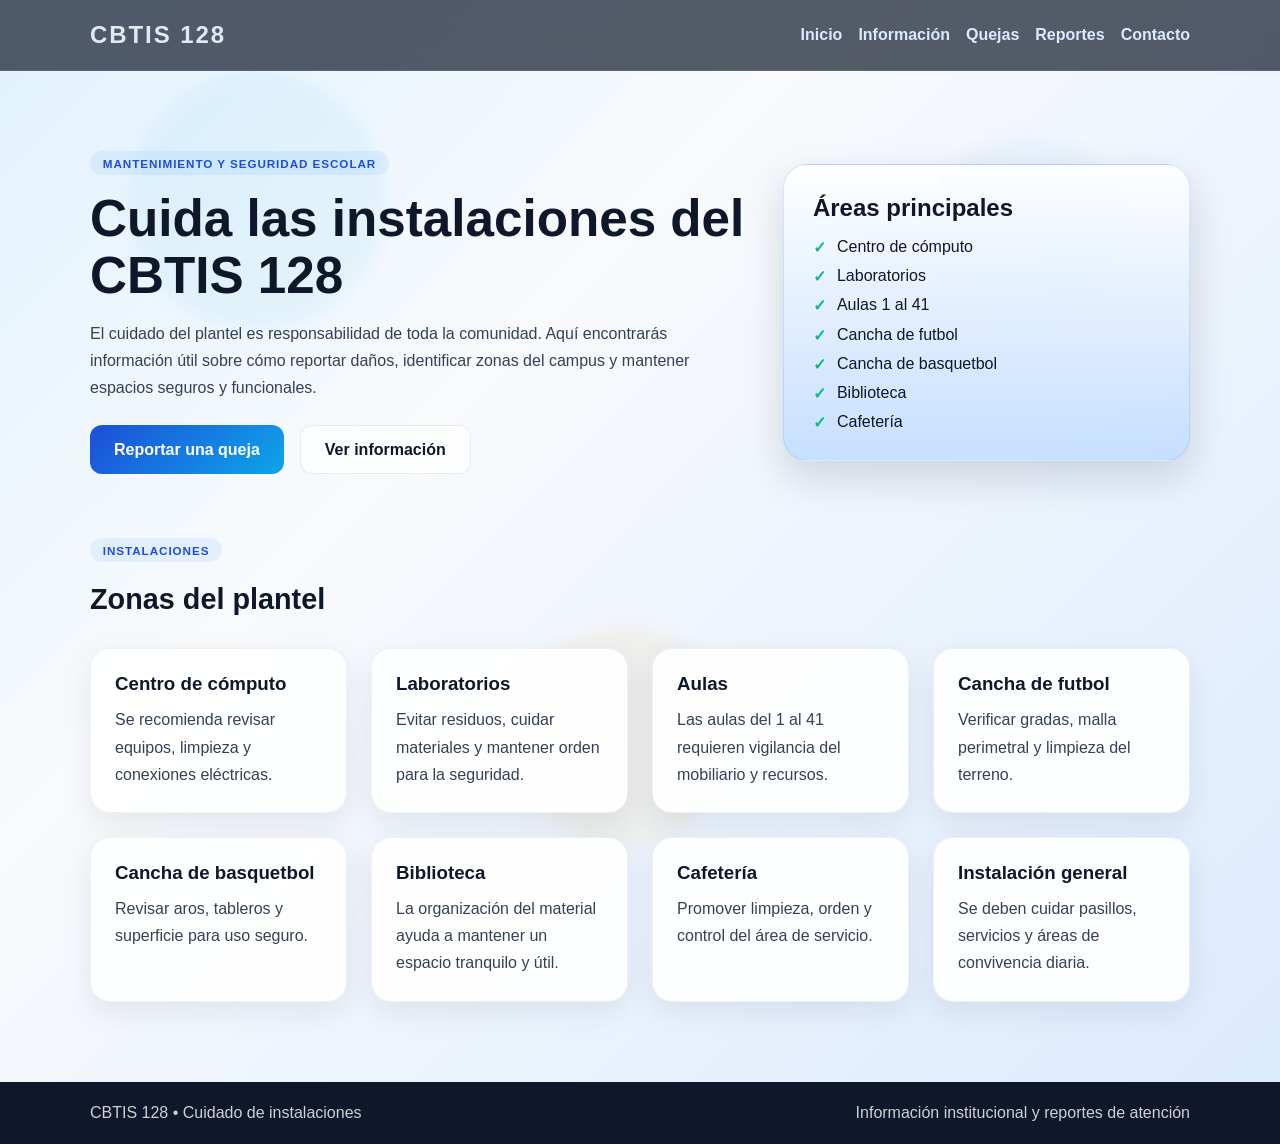
==== index.html @ 776283f0 "Add files via upload" ====
<!DOCTYPE html>
<html lang="es">
  <head>
    <meta charset="UTF-8" />
    <meta name="viewport" content="width=device-width, initial-scale=1.0" />
    <title>CBTIS 128 | Cuidado de Instalaciones</title>
    <meta
      name="description"
      content="Aplicación informativa sobre el cuidado y mantenimiento de las instalaciones del CBTIS 128."
    />
    <link rel="stylesheet" href="styles.css" />
  </head>
  <body>
    <div class="bg-shapes">
      <span class="shape shape-one"></span>
      <span class="shape shape-two"></span>
      <span class="shape shape-three"></span>
    </div>

    <header class="site-header">
      <div class="container nav">
        <div class="brand">CBTIS 128</div>
        <nav class="menu">
          <a href="index.html">Inicio</a>
          <a href="informacion.html">Información</a>
          <a href="quejas.html">Quejas</a>
          <a href="reportes.html">Reportes</a>
          <a href="contacto.html">Contacto</a>
        </nav>
      </div>
    </header>

    <main>
      <section class="hero container">
        <div class="hero-copy">
          <p class="eyebrow">Mantenimiento y seguridad escolar</p>
          <h1>Cuida las instalaciones del CBTIS 128</h1>
          <p class="lead">
            El cuidado del plantel es responsabilidad de toda la comunidad. Aquí
            encontrarás información útil sobre cómo reportar daños, identificar
            zonas del campus y mantener espacios seguros y funcionales.
          </p>
          <div class="hero-actions">
            <a class="btn btn-primary" href="quejas.html">Reportar una queja</a>
            <a class="btn btn-secondary" href="informacion.html">Ver información</a>
          </div>
        </div>

        <div class="hero-card">
          <h2>Áreas principales</h2>
          <ul>
            <li>Centro de cómputo</li>
            <li>Laboratorios</li>
            <li>Aulas 1 al 41</li>
            <li>Cancha de futbol</li>
            <li>Cancha de basquetbol</li>
            <li>Biblioteca</li>
            <li>Cafetería</li>
          </ul>
        </div>
      </section>

      <section class="container cards-section">
        <div class="section-heading">
          <p class="eyebrow">Instalaciones</p>
          <h2>Zonas del plantel</h2>
        </div>

        <div class="card-grid">
          <article class="info-card">
            <h3>Centro de cómputo</h3>
            <p>Se recomienda revisar equipos, limpieza y conexiones eléctricas.</p>
          </article>

          <article class="info-card">
            <h3>Laboratorios</h3>
            <p>Evitar residuos, cuidar materiales y mantener orden para la seguridad.</p>
          </article>

          <article class="info-card">
            <h3>Aulas</h3>
            <p>Las aulas del 1 al 41 requieren vigilancia del mobiliario y recursos.</p>
          </article>

          <article class="info-card">
            <h3>Cancha de futbol</h3>
            <p>Verificar gradas, malla perimetral y limpieza del terreno.</p>
          </article>

          <article class="info-card">
            <h3>Cancha de basquetbol</h3>
            <p>Revisar aros, tableros y superficie para uso seguro.</p>
          </article>

          <article class="info-card">
            <h3>Biblioteca</h3>
            <p>La organización del material ayuda a mantener un espacio tranquilo y útil.</p>
          </article>

          <article class="info-card">
            <h3>Cafetería</h3>
            <p>Promover limpieza, orden y control del área de servicio.</p>
          </article>

          <article class="info-card">
            <h3>Instalación general</h3>
            <p>Se deben cuidar pasillos, servicios y áreas de convivencia diaria.</p>
          </article>
        </div>
      </section>
    </main>

    <footer class="site-footer">
      <div class="container footer-content">
        <p>CBTIS 128 • Cuidado de instalaciones</p>
        <p>Información institucional y reportes de atención</p>
      </div>
    </footer>
  </body>
</html>
---- styles.css ----
:root {
  --bg-dark: #0f172a;
  --bg-soft: #e2e8f0;
  --primary: #1d4ed8;
  --primary-light: #60a5fa;
  --secondary: #0ea5e9;
  --accent: #f59e0b;
  --success: #10b981;
  --text: #0f172a;
  --text-light: #e2e8f0;
  --card: rgba(255, 255, 255, 0.9);
  --shadow: 0 16px 40px rgba(15, 23, 42, 0.15);
}

* {
  box-sizing: border-box;
  margin: 0;
  padding: 0;
}

html {
  scroll-behavior: smooth;
}

body {
  font-family: Arial, Helvetica, sans-serif;
  background: linear-gradient(135deg, #e0f2fe, #f8fafc 35%, #dbeafe);
  color: var(--text);
  min-height: 100vh;
}

img {
  max-width: 100%;
  display: block;
}

a {
  text-decoration: none;
}

.container {
  width: min(1100px, calc(100% - 2rem));
  margin: 0 auto;
}

.site-header {
  position: sticky;
  top: 0;
  z-index: 10;
  backdrop-filter: blur(12px);
  background: rgba(15, 23, 42, 0.7);
  border-bottom: 1px solid rgba(255, 255, 255, 0.08);
}

.nav {
  display: flex;
  justify-content: space-between;
  align-items: center;
  min-height: 70px;
}

.brand {
  color: var(--text-light);
  font-size: 1.5rem;
  font-weight: 700;
  letter-spacing: 0.08em;
  text-transform: uppercase;
}

.menu {
  display: flex;
  gap: 1rem;
  flex-wrap: wrap;
}

.menu a {
  color: #dbeafe;
  font-weight: 600;
  transition: color 0.3s ease, transform 0.3s ease;
}

.menu a:hover {
  color: var(--accent);
  transform: translateY(-2px);
}

.hero {
  display: grid;
  grid-template-columns: 1.3fr 0.8fr;
  align-items: center;
  gap: 2rem;
  padding: 5rem 0 3rem;
}

.hero-copy,
.hero-card,
.info-card,
.feature-box,
.report-form,
.stat-item {
  animation: fadeUp 0.8s ease both;
}

.eyebrow {
  display: inline-block;
  margin-bottom: 1rem;
  padding: 0.35rem 0.8rem;
  border-radius: 999px;
  font-size: 0.73rem;
  letter-spacing: 0.08em;
  text-transform: uppercase;
  font-weight: 700;
  color: var(--primary);
  background: rgba(96, 165, 250, 0.12);
}

.hero h1,
.page-banner h1 {
  font-size: clamp(2.4rem, 4vw, 4rem);
  line-height: 1.1;
  margin-bottom: 1rem;
  color: var(--bg-dark);
}

.lead,
.page-banner p,
.feature-box p,
.feature-box li,
.stat-item p,
.info-card p {
  color: #334155;
  line-height: 1.7;
}

.hero-actions {
  display: flex;
  gap: 1rem;
  flex-wrap: wrap;
  margin-top: 1.5rem;
}

.btn {
  display: inline-flex;
  justify-content: center;
  align-items: center;
  padding: 0.9rem 1.5rem;
  border-radius: 12px;
  font-weight: 700;
  transition: transform 0.25s ease, box-shadow 0.25s ease;
  border: none;
  cursor: pointer;
}

.btn:hover {
  transform: translateY(-3px) scale(1.01);
  box-shadow: var(--shadow);
}

.btn-primary {
  background: linear-gradient(135deg, var(--primary), var(--secondary));
  color: white;
}

.btn-secondary {
  background: rgba(255, 255, 255, 0.7);
  color: var(--text);
  border: 1px solid rgba(15, 23, 42, 0.08);
}

.hero-card {
  background: linear-gradient(180deg, rgba(255,255,255,0.9), rgba(191,219,254,0.85));
  border: 1px solid rgba(96, 165, 250, 0.25);
  padding: 1.8rem;
  border-radius: 24px;
  box-shadow: var(--shadow);
}

.hero-card h2 {
  margin-bottom: 1rem;
  font-size: 1.5rem;
}

.hero-card ul,
.feature-box ul {
  list-style: none;
  display: grid;
  gap: 0.7rem;
}

.hero-card li,
.feature-box li {
  position: relative;
  padding-left: 1.5rem;
}

.hero-card li::before,
.feature-box li::before {
  content: "✓";
  position: absolute;
  left: 0;
  color: var(--success);
  font-weight: 700;
}

.cards-section {
  padding: 1rem 0 5rem;
}

.section-heading {
  margin-bottom: 2rem;
}

.section-heading h2 {
  font-size: clamp(1.8rem, 2vw, 2.8rem);
  margin-top: 0.3rem;
}

.card-grid,
.stats-grid,
.content-grid,
.contact-layout,
.report-list {
  display: grid;
  gap: 1.5rem;
}

.card-grid {
  grid-template-columns: repeat(auto-fit, minmax(220px, 1fr));
}

.info-card,
.feature-box,
.stat-item {
  background: var(--card);
  border-radius: 20px;
  padding: 1.5rem;
  border: 1px solid rgba(15, 23, 42, 0.06);
  box-shadow: 0 10px 30px rgba(15, 23, 42, 0.08);
  transition: transform 0.3s ease, box-shadow 0.3s ease;
}

.info-card:hover,
.feature-box:hover,
.stat-item:hover {
  transform: translateY(-6px);
  box-shadow: 0 18px 36px rgba(30, 64, 175, 0.12);
}

.icon {
  font-size: 2rem;
  display: inline-block;
  margin-bottom: 0.7rem;
}

.info-card h3,
.feature-box h2,
.stat-item h3 {
  margin-bottom: 0.7rem;
}

.page-body {
  background: linear-gradient(180deg, #ecfeff, #f8fafc 40%, #eff6ff);
}

.page-main {
  padding: 3rem 0 4rem;
}

.page-banner {
  margin-bottom: 2rem;
  text-align: center;
}

.content-grid {
  grid-template-columns: repeat(auto-fit, minmax(250px, 1fr));
}

.stats-block {
  margin-top: 2.5rem;
}

.stats-block h2 {
  margin-bottom: 1rem;
  font-size: clamp(1.8rem, 3vw, 2.4rem);
}

.stats-grid {
  grid-template-columns: repeat(auto-fit, minmax(210px, 1fr));
}

.report-form {
  max-width: 900px;
  margin: 0 auto;
  background: rgba(255, 255, 255, 0.82);
  border-radius: 24px;
  border: 1px solid rgba(15, 23, 42, 0.06);
  box-shadow: var(--shadow);
  padding: 2rem;
}

.form-grid {
  display: grid;
  grid-template-columns: repeat(auto-fit, minmax(220px, 1fr));
  gap: 1rem;
  margin-bottom: 1.2rem;
}

label {
  display: flex;
  flex-direction: column;
  gap: 0.5rem;
  font-weight: 700;
  color: var(--text);
}

.upload-box {
  margin: 1rem 0 1.2rem;
  padding: 1rem;
  border: 1px dashed rgba(59, 130, 246, 0.7);
  border-radius: 14px;
  background: rgba(191, 219, 254, 0.18);
}

.upload-label {
  display: flex;
  flex-direction: column;
  gap: 0.7rem;
}

.upload-box small {
  display: block;
  margin-top: 0.6rem;
  color: #475569;
  font-size: 0.88rem;
}

.preview-box {
  margin-top: 1rem;
  width: 100%;
  min-height: 180px;
  display: flex;
  align-items: center;
  justify-content: center;
  border: 1px solid rgba(148, 163, 184, 0.8);
  border-radius: 12px;
  background: rgba(255, 255, 255, 0.7);
  overflow: hidden;
}

.preview-box img {
  display: none;
  max-width: 100%;
  max-height: 280px;
  object-fit: contain;
  border-radius: 10px;
}

input,
select,
textarea {
  width: 100%;
  padding: 0.9rem 1rem;
  border: 1px solid rgba(148, 163, 184, 0.8);
  border-radius: 12px;
  font-size: 1rem;
  background: #fff;
  color: var(--text);
}

input[type="file"] {
  padding: 0.7rem;
  background: rgba(255, 255, 255, 0.85);
}

input:focus,
select:focus,
textarea:focus {
  outline: 3px solid rgba(96, 165, 250, 0.22);
  border-color: var(--primary);
}

textarea {
  resize: vertical;
  min-height: 140px;
}

.full-width {
  width: 100%;
  margin-top: 1rem;
}

.contact-layout {
  grid-template-columns: repeat(auto-fit, minmax(260px, 1fr));
}

.report-list {
  grid-template-columns: 1fr;
}

.report-card {
  background: rgba(255, 255, 255, 0.9);
  border-radius: 18px;
  padding: 1.5rem;
  border: 1px solid rgba(15, 23, 42, 0.06);
  box-shadow: 0 12px 30px rgba(15, 23, 42, 0.08);
}

.report-header {
  display: flex;
  justify-content: space-between;
  align-items: center;
  gap: 1rem;
  margin-bottom: 0.8rem;
}

.report-header h2 {
  font-size: 1.3rem;
}

.report-meta {
  display: flex;
  flex-wrap: wrap;
  gap: 1rem;
  margin-bottom: 0.8rem;
  color: #475569;
  font-size: 0.9rem;
  font-weight: 600;
}

.report-state-line {
  display: flex;
  align-items: center;
  gap: 0.75rem;
  margin: 0.75rem 0 1rem;
  font-size: 0.95rem;
}

.work-state {
  display: inline-flex;
  align-items: center;
  justify-content: center;
  padding: 0.25rem 0.7rem;
  border-radius: 999px;
  font-weight: 700;
}

.work-yes {
  background: rgba(16, 185, 129, 0.15);
  color: #047857;
}

.work-no {
  background: rgba(239, 68, 68, 0.14);
  color: #b91c1c;
}

.report-photo-box {
  margin-top: 1rem;
  border-radius: 12px;
  overflow: hidden;
  border: 1px solid rgba(148, 163, 184, 0.8);
  background: #f8fafc;
}

.report-photo-box.secondary {
  margin-top: 0.8rem;
}

.report-photo-box img {
  width: 100%;
  max-height: 280px;
  object-fit: cover;
  display: block;
}

.status-control {
  display: flex;
  flex-direction: column;
  gap: 0.5rem;
  margin-top: 1rem;
  font-weight: 700;
  color: var(--text);
}

.status-control select {
  width: 100%;
}

.empty-state {
  padding: 1.5rem;
  text-align: center;
  background: rgba(255, 255, 255, 0.8);
  border-radius: 16px;
  border: 1px dashed rgba(59, 130, 246, 0.5);
  color: #334155;
}

.admin-trigger {
  position: fixed;
  right: 14px;
  bottom: 14px;
  width: 18px;
  height: 18px;
  border-radius: 50%;
  border: none;
  background: rgba(15, 23, 42, 0.08);
  cursor: pointer;
  opacity: 0.05;
  z-index: 25;
}

.admin-page {
  padding-top: 2rem;
}

.admin-actions {
  display: flex;
  justify-content: flex-end;
  margin-bottom: 1.5rem;
}

.admin-grid {
  display: grid;
  grid-template-columns: repeat(auto-fit, minmax(220px, 1fr));
  gap: 1rem;
  margin-top: 1rem;
}

.admin-upload {
  margin-top: 1rem;
}

.admin-upload label {
  display: flex;
  flex-direction: column;
  gap: 0.6rem;
}

.mini-preview {
  width: 100%;
  max-height: 180px;
  object-fit: cover;
  border-radius: 10px;
  margin-top: 0.8rem;
  border: 1px solid rgba(148, 163, 184, 0.8);
}

.btn-delete {
  border: none;
  background: rgba(239, 68, 68, 0.12);
  color: #b91c1c;
  padding: 0.55rem 0.9rem;
  border-radius: 10px;
  font-weight: 700;
  cursor: pointer;
}

.badge {
  display: inline-block;
  padding: 0.4rem 0.8rem;
  border-radius: 999px;
  font-size: 0.75rem;
  font-weight: 700;
  text-transform: uppercase;
}

.badge-success {
  background: rgba(16, 185, 129, 0.12);
  color: #047857;
}

.badge-warning {
  background: rgba(245, 158, 11, 0.12);
  color: #b45309;
}

.badge-info {
  background: rgba(59, 130, 246, 0.1);
  color: #1d4ed8;
}

.site-footer {
  background: #0f172a;
  color: rgba(255, 255, 255, 0.8);
  padding: 1.4rem 0;
}

.footer-content {
  display: flex;
  justify-content: space-between;
  gap: 1rem;
  flex-wrap: wrap;
}

.bg-shapes {
  position: fixed;
  inset: 0;
  pointer-events: none;
  z-index: 0;
  overflow: hidden;
}

.shape {
  position: absolute;
  border-radius: 50%;
  filter: blur(8px);
  opacity: 0.3;
  animation: float 10s ease-in-out infinite alternate;
}

.shape-one {
  width: 260px;
  height: 260px;
  background: rgba(14, 165, 233, 0.18);
  top: 8%;
  left: 10%;
}

.shape-two {
  width: 200px;
  height: 200px;
  background: rgba(96, 165, 250, 0.18);
  right: 12%;
  top: 15%;
  animation-delay: 1s;
}

.shape-three {
  width: 220px;
  height: 220px;
  background: rgba(245, 158, 11, 0.2);
  left: 40%;
  bottom: 6%;
  animation-delay: 2s;
}

@keyframes fadeUp {
  from {
    opacity: 0;
    transform: translateY(22px);
  }
  to {
    opacity: 1;
    transform: translateY(0);
  }
}

@keyframes float {
  from {
    transform: translateY(0px) translateX(0px) scale(1);
  }
  to {
    transform: translateY(-18px) translateX(12px) scale(1.08);
  }
}

@media (max-width: 768px) {
  .hero {
    grid-template-columns: 1fr;
    padding-top: 3rem;
  }

  .nav {
    flex-direction: column;
    justify-content: center;
    align-items: center;
    padding: 0.9rem 0;
    gap: 0.7rem;
  }

  .menu {
    justify-content: center;
    gap: 0.7rem;
    font-size: 0.92rem;
  }

  .brand {
    font-size: 1.2rem;
  }

  .report-form {
    padding: 1.1rem;
  }

  .hero-actions {
    flex-direction: column;
  }

  .btn {
    width: 100%;
  }

  .report-header {
    flex-direction: column;
    align-items: flex-start;
  }

  .footer-content {
    flex-direction: column;
    text-align: center;
  }
}

@media (max-width: 480px) {
  .container {
    width: min(100% - 1rem, 1100px);
  }

  .site-header {
    position: static;
  }

  .menu {
    flex-direction: column;
    width: 100%;
    text-align: center;
  }

  .menu a {
    padding: 0.3rem 0;
  }

  .hero h1,
  .page-banner h1 {
    font-size: 2.1rem;
  }

  .report-form {
    padding: 0.9rem;
    border-radius: 16px;
  }

  .form-grid {
    grid-template-columns: 1fr;
  }

  input,
  select,
  textarea {
    font-size: 16px;
    padding: 0.8rem 0.9rem;
  }

  .upload-box {
    padding: 0.8rem;
  }

  .preview-box {
    min-height: 150px;
  }

  .bg-shapes {
    display: none;
  }
}
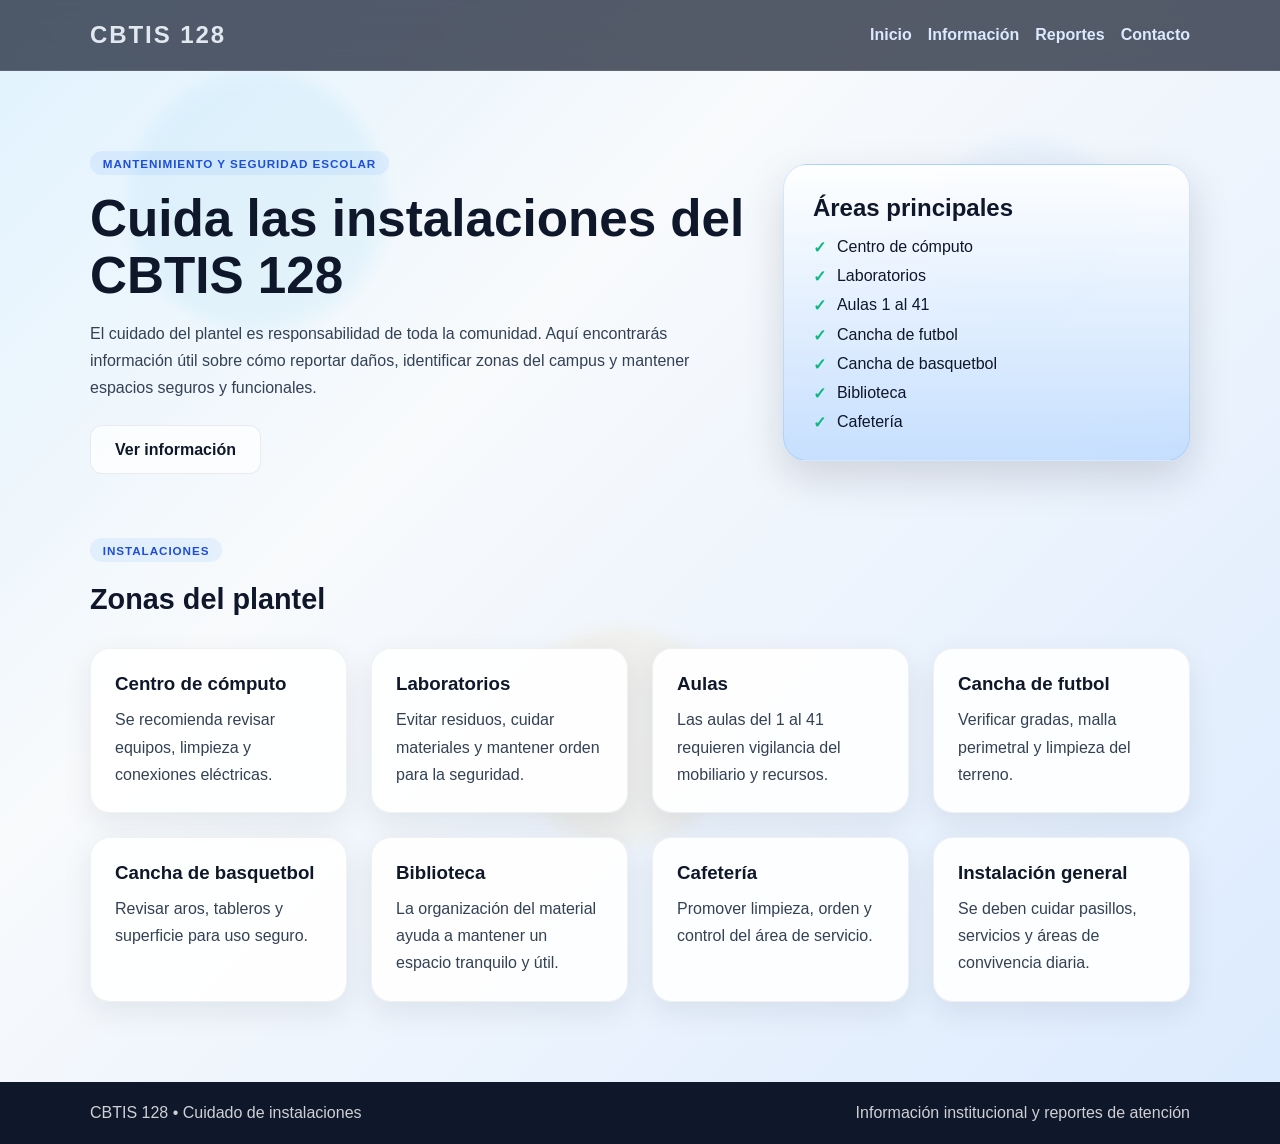
==== commit 347e8f79: "Add files via upload" ====
--- a/index.html
+++ b/index.html
@@ -23,7 +23,6 @@
         <nav class="menu">
           <a href="index.html">Inicio</a>
           <a href="informacion.html">Información</a>
-          <a href="quejas.html">Quejas</a>
           <a href="reportes.html">Reportes</a>
           <a href="contacto.html">Contacto</a>
         </nav>
@@ -41,7 +40,6 @@
             zonas del campus y mantener espacios seguros y funcionales.
           </p>
           <div class="hero-actions">
-            <a class="btn btn-primary" href="quejas.html">Reportar una queja</a>
             <a class="btn btn-secondary" href="informacion.html">Ver información</a>
           </div>
         </div>
--- a/styles.css
+++ b/styles.css
@@ -18,6 +18,10 @@
   padding: 0;
 }
 
+[hidden] {
+  display: none !important;
+}
+
 html {
   scroll-behavior: smooth;
 }
@@ -298,6 +302,23 @@
   padding: 2rem;
 }
 
+.auth-panel {
+  max-width: 680px;
+  margin: 2rem auto;
+}
+
+.auth-panel h1,
+.admin-settings h2 {
+  margin-bottom: 1rem;
+}
+
+.form-message {
+  min-height: 1.4em;
+  margin-top: 0.6rem;
+  color: #9f1239;
+  font-weight: 600;
+}
+
 .form-grid {
   display: grid;
   grid-template-columns: repeat(auto-fit, minmax(220px, 1fr));
@@ -391,6 +412,20 @@
 
 .contact-layout {
   grid-template-columns: repeat(auto-fit, minmax(260px, 1fr));
+}
+
+.map-frame {
+  width: 100%;
+  aspect-ratio: 4 / 3;
+  overflow: hidden;
+  border-radius: 12px;
+}
+
+.map-frame iframe {
+  display: block;
+  width: 100%;
+  height: 100%;
+  border: 0;
 }
 
 .report-list {
@@ -516,7 +551,41 @@
 .admin-actions {
   display: flex;
   justify-content: flex-end;
+  align-items: center;
+  gap: 1rem;
+  flex-wrap: wrap;
   margin-bottom: 1.5rem;
+}
+
+.admin-settings {
+  max-width: none;
+  margin: 0 0 1.5rem;
+}
+
+.settings-note {
+  margin-bottom: 1rem;
+  color: #475569;
+  line-height: 1.6;
+}
+
+.user-list {
+  display: grid;
+  gap: 0.6rem;
+  margin-top: 0.8rem;
+  list-style: none;
+}
+
+.user-list li {
+  display: flex;
+  justify-content: space-between;
+  align-items: center;
+  gap: 1rem;
+  padding: 0.7rem 0;
+  border-bottom: 1px solid rgba(15, 23, 42, 0.1);
+}
+
+.user-empty {
+  color: #475569;
 }
 
 .admin-grid {
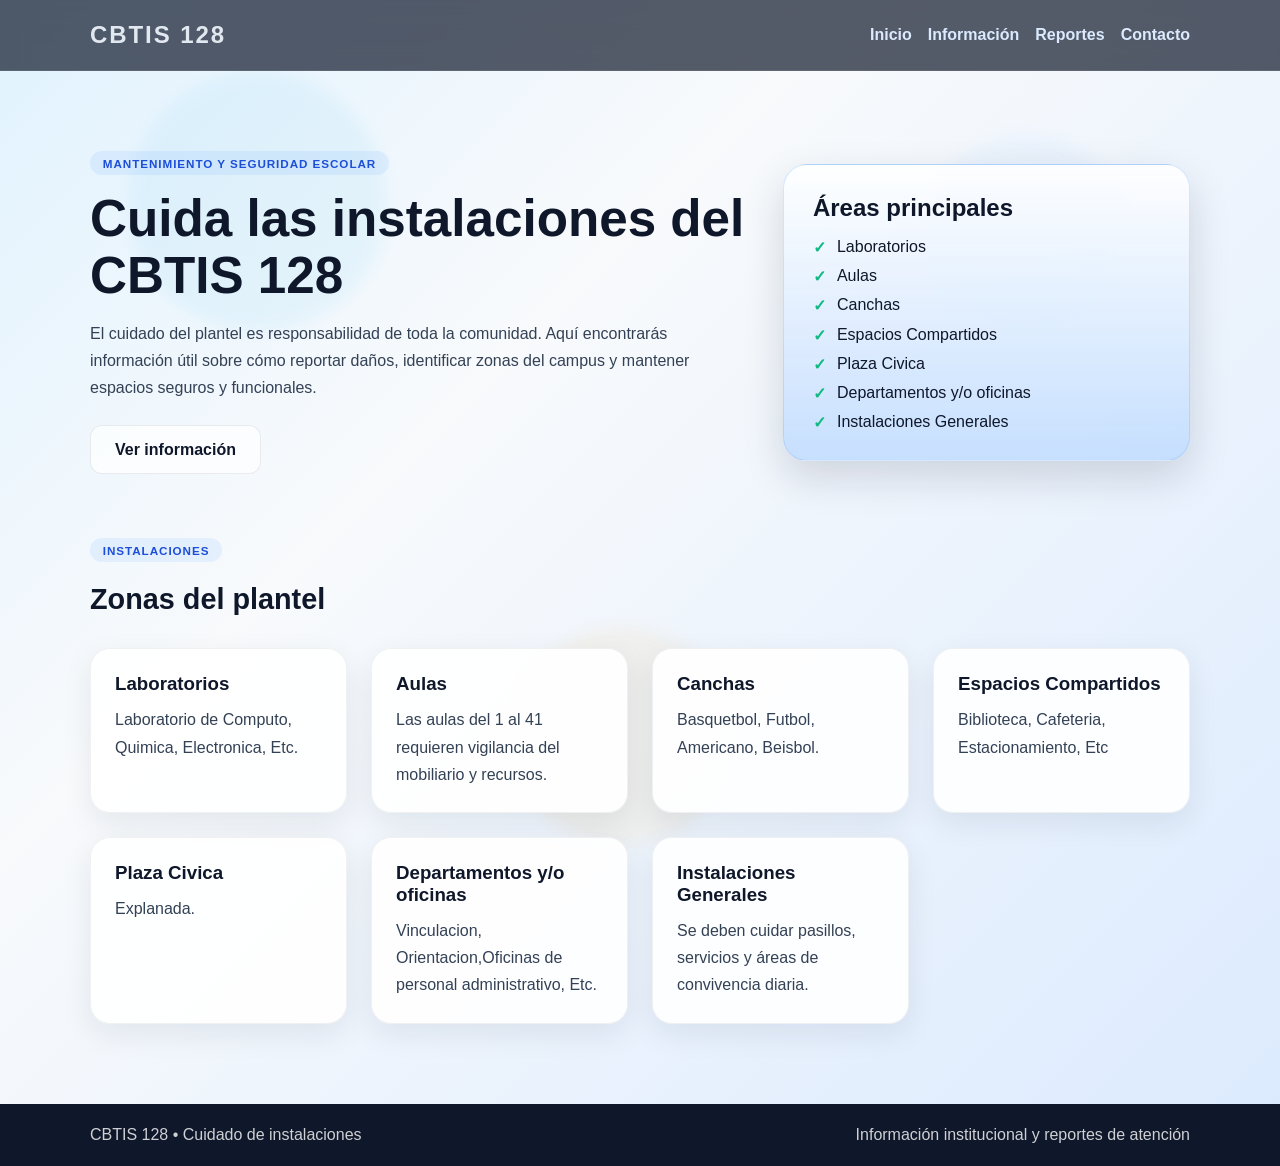
==== commit 7be5d821: "Update index.html" ====
--- a/index.html
+++ b/index.html
@@ -47,13 +47,13 @@
         <div class="hero-card">
           <h2>Áreas principales</h2>
           <ul>
-            <li>Centro de cómputo</li>
             <li>Laboratorios</li>
-            <li>Aulas 1 al 41</li>
-            <li>Cancha de futbol</li>
-            <li>Cancha de basquetbol</li>
-            <li>Biblioteca</li>
-            <li>Cafetería</li>
+            <li>Aulas</li>
+            <li>Canchas</li>
+            <li>Espacios Compartidos</li>
+            <li>Plaza Civica</li>
+            <li>Departamentos y/o oficinas</li>
+            <li>Instalaciones Generales</li>
           </ul>
         </div>
       </section>
@@ -66,13 +66,8 @@
 
         <div class="card-grid">
           <article class="info-card">
-            <h3>Centro de cómputo</h3>
-            <p>Se recomienda revisar equipos, limpieza y conexiones eléctricas.</p>
-          </article>
-
-          <article class="info-card">
             <h3>Laboratorios</h3>
-            <p>Evitar residuos, cuidar materiales y mantener orden para la seguridad.</p>
+            <p>Laboratorio de Computo, Quimica, Electronica, Etc.</p>
           </article>
 
           <article class="info-card">
@@ -81,27 +76,27 @@
           </article>
 
           <article class="info-card">
-            <h3>Cancha de futbol</h3>
-            <p>Verificar gradas, malla perimetral y limpieza del terreno.</p>
+            <h3>Canchas</h3>
+            <p>Basquetbol, Futbol, Americano, Beisbol.</p>
           </article>
 
           <article class="info-card">
-            <h3>Cancha de basquetbol</h3>
-            <p>Revisar aros, tableros y superficie para uso seguro.</p>
+            <h3>Espacios Compartidos</h3>
+            <p>Biblioteca, Cafeteria, Estacionamiento, Etc</p>
           </article>
 
           <article class="info-card">
-            <h3>Biblioteca</h3>
-            <p>La organización del material ayuda a mantener un espacio tranquilo y útil.</p>
+            <h3>Plaza Civica</h3>
+            <p>Explanada.</p>
           </article>
 
           <article class="info-card">
-            <h3>Cafetería</h3>
-            <p>Promover limpieza, orden y control del área de servicio.</p>
+            <h3>Departamentos y/o oficinas</h3>
+            <p>Vinculacion, Orientacion,Oficinas de personal administrativo, Etc.</p>
           </article>
 
           <article class="info-card">
-            <h3>Instalación general</h3>
+            <h3>Instalaciones Generales</h3>
             <p>Se deben cuidar pasillos, servicios y áreas de convivencia diaria.</p>
           </article>
         </div>
